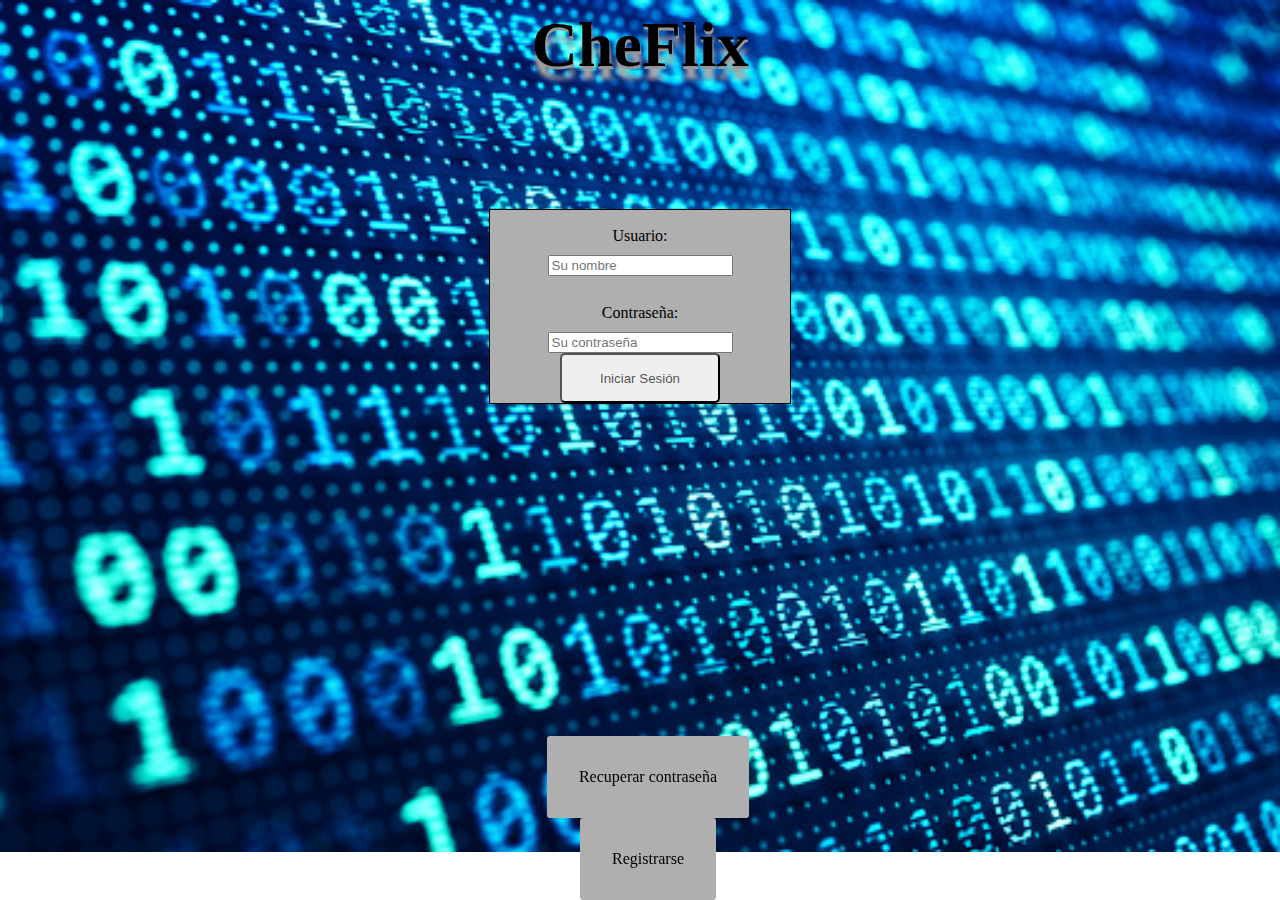
==== index.html @ d4ccf61c "agregadas vistas login(retocar) home(retocar) ,curso html y git" ====
<!DOCTYPE html>
<html lang="en">
<head>
    <meta charset="UTF-8">
    <meta http-equiv="X-UA-Compatible" content="IE=edge">
    <meta name="viewport" content="width=device-width, initial-scale=1.0">
    <link rel="stylesheet" href="./css/index.css">
    <link rel="stylesheet" href="./css/style.css">
    <link rel="icon" type="image/x-icon" href="./icon/favicon-32x32.png">
    <script src="./js/jquery.min.js"></script>
    <script src="./js/index.js"></script>
    <title>CheFlix</title>
</head>
<body>
    <header>
        <h1>CheFlix</h1>
    </header>
    <main>
        <section>
            <article>
                <div class="sing-in">
                    <form id="form-sign-in" action="./home.html" method="GET">
                        <label for="user">Usuario:</label>
                        <input id="user" name="user" placeholder="Su nombre" type="text">
                        <br><br>
                        <label for="password">Contraseña:</label>
                        <input id="password" name="password" placeholder="Su contraseña" type="password">
                        <input class="btn" type="submit" form="form-sign-in" value="Iniciar Sesión">
                    </form>
                </div>
                <div id="mensaje" class="error">
                    
                </div>
            </article>  
        </section>
        <aside id="otros-links">
            <a href="./pass-recovery.html">Recuperar contraseña</a>
            <a href="./user-reg.html">Registrarse</a>
        </aside>
    </main>
</body>
</html>
---- css/index.css ----
body{
    background-image: url(../imgs/fondo.jpg);
    background-repeat: no-repeat;
    background-size:cover;
}
header {
    display: flex;
}
header h1{
    margin: auto;
    font-size: 400%;
    text-shadow: 1px 3px 0 #969696, 1px 13px 5px #aba8a8;
    color: #000000;
}

#mensaje{
    text-align: center;
}

.sing-in{
    background-color: #afafaf;
    margin: auto;
    width: 18.75em;
    text-align: center;
    padding-top: 7px;
    outline: solid thin;
}

.sing-in label{
        display: inline-block;
        width: 100px;
        margin: 10px;
}

.sing-in a{
    text-align: center;
}

article{
    display: flex;
    flex-wrap: wrap;
    flex-direction: column;
    margin-top: 8em;
}

label input{
    display: block;
}
aside {
    display: flex;
    flex-wrap: wrap;
    flex-direction: column;
    align-items: center; 
    position: fixed;
    bottom: 0;
    width: 100%;
}

a{
    text-decoration: none;
    color: black;
    background-color: #afafaf;
    border-radius: 3px;
}

aside a{
    padding: 2em;
}

.btn{
    width: 160px;
    height: 50px;
    border-radius: 5px;
    color: rgba(0, 0, 0, 0.689);
}

.error{
    color: crimson;
}

#iniciar-sesion{
    width: 50%;
}
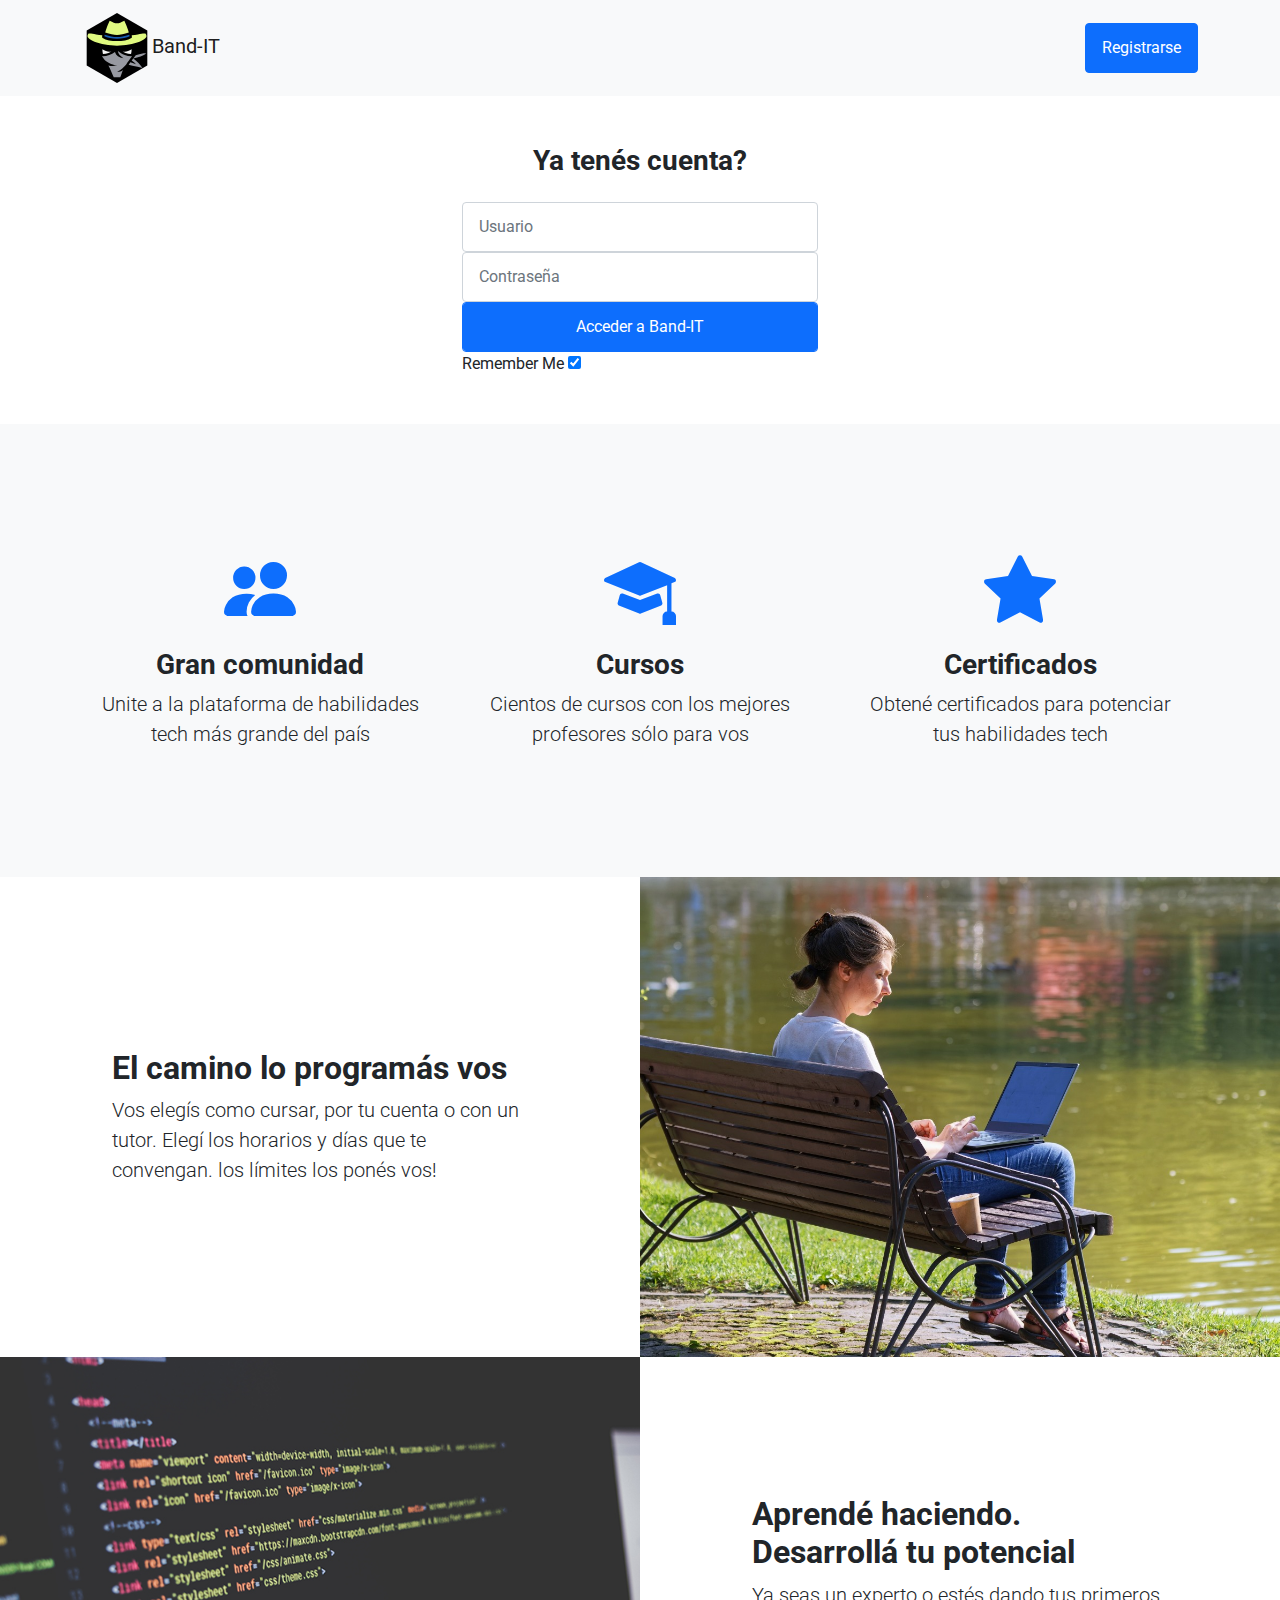
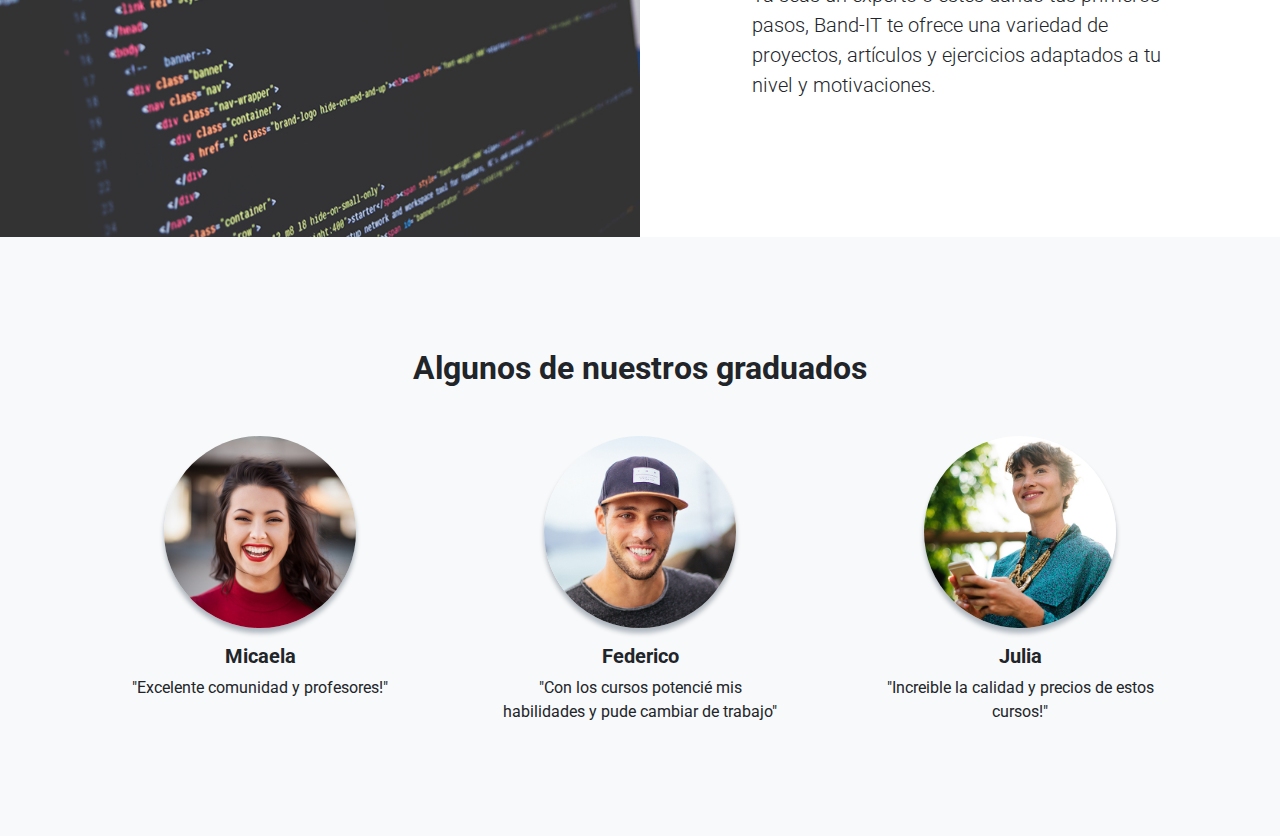
==== commit ff8aa5ea: "agregada landing page con inicio de sesion y data sobre la plataforma" ====
--- a/index.html
+++ b/index.html
@@ -1,42 +1,149 @@
 <!DOCTYPE html>
 <html lang="en">
+
 <head>
-    <meta charset="UTF-8">
-    <meta http-equiv="X-UA-Compatible" content="IE=edge">
-    <meta name="viewport" content="width=device-width, initial-scale=1.0">
+    <meta charset="utf-8" />
+    <meta name="viewport" content="width=device-width, initial-scale=1, shrink-to-fit=no" />
+    <meta name="description" content="" />
+    <meta name="author" content="" />
+    <title>Landing Page - Start Bootstrap Theme</title>
+    <link href="https://cdn.jsdelivr.net/npm/bootstrap@5.1.3/dist/css/bootstrap.min.css" rel="stylesheet"
+        integrity="sha384-1BmE4kWBq78iYhFldvKuhfTAU6auU8tT94WrHftjDbrCEXSU1oBoqyl2QvZ6jIW3" crossorigin="anonymous">
+    <link rel="stylesheet" href="https://cdnjs.cloudflare.com/ajax/libs/font-awesome/6.2.1/css/all.min.css"
+        integrity="sha512-MV7K8+y+gLIBoVD59lQIYicR65iaqukzvf/nwasF0nqhPay5w/9lJmVM2hMDcnK1OnMGCdVK+iQrJ7lzPJQd1w=="
+        crossorigin="anonymous" referrerpolicy="no-referrer" />
+    <!-- <link href="https://cdn.jsdelivr.net/npm/bootstrap-icons@1.5.0/font/bootstrap-icons.css" rel="stylesheet" type="text/css" /> -->
+    <link rel="stylesheet" href="https://cdn.jsdelivr.net/npm/bootstrap-icons@1.9.1/font/bootstrap-icons.css">
+    <link href="css/styles.css" rel="stylesheet" />
     <link rel="stylesheet" href="./css/index.css">
-    <link rel="stylesheet" href="./css/style.css">
-    <link rel="icon" type="image/x-icon" href="./icon/favicon-32x32.png">
-    <script src="./js/jquery.min.js"></script>
-    <script src="./js/index.js"></script>
-    <title>CheFlix</title>
+    <link rel="icon" type="image/x-icon" href="./imgs/bandit.svg">
 </head>
+
 <body>
-    <header>
-        <h1>CheFlix</h1>
-    </header>
-    <main>
-        <section>
-            <article>
-                <div class="sing-in">
-                    <form id="form-sign-in" action="./home.html" method="GET">
-                        <label for="user">Usuario:</label>
-                        <input id="user" name="user" placeholder="Su nombre" type="text">
-                        <br><br>
-                        <label for="password">Contraseña:</label>
-                        <input id="password" name="password" placeholder="Su contraseña" type="password">
-                        <input class="btn" type="submit" form="form-sign-in" value="Iniciar Sesión">
-                    </form>
+    <!-- Navigation-->
+    <nav class="navbar navbar-light bg-light static-top">
+        <div class="container">
+            <a class="navbar-brand" href="#!"><img src="./imgs/bandit.svg" alt="logo"
+                    style="width: 70px;height: 70px;">Band-IT</a>
+            <a class="btn btn-primary" href="">Registrarse</a>
+        </div>
+    </nav>
+    <section class="ftco-section">
+        <div class="container">
+            <div class="row justify-content-center mt-5 mb-5">
+                <div class="col-md-6 col-lg-4">
+                    <div class="login-wrap p-0">
+                        <h3 class="mb-4 text-center">Ya tenés cuenta?</h3>
+                        <form action="./home-resp.html" class="signin-form">
+                            <div class="form-group">
+                                <input type="text" class="form-control" placeholder="Usuario" required>
+                            </div>
+                            <div class="form-group">
+                                <input id="password-field" type="password" class="form-control" placeholder="Contraseña"
+                                    required>
+                            </div>
+                            <div class="form-group">
+                                <button type="submit" class="form-control btn btn-primary submit px-3">Acceder a Band-IT</button>
+                            </div>
+                            <div class="form-group d-md-flex">
+                                <div class="w-50">
+                                    <label class="checkbox-wrap checkbox-primary">Remember Me
+                                        <input type="checkbox" checked>
+                                        <span class="checkmark"></span>
+                                    </label>
+                                </div>
+                                <div class="w-50 text-md-right">
+                                    <a href="#" style="color: #fff">Forgot Password</a>
+                                </div>
+                            </div>
+                        </form>
+                    </div>
                 </div>
-                <div id="mensaje" class="error">
-                    
+            </div>
+        </div>
+    </section>
+    <section class="features-icons bg-light text-center">
+        <div class="container">
+            <div class="row">
+                <div class="col-lg-4">
+                    <div class="features-icons-item mx-auto mb-5 mb-lg-0 mb-lg-3">
+                        <div class="features-icons-icon d-flex"><i class="bi bi-people-fill m-auto text-primary"></i>
+                        </div>
+                        <h3>Gran comunidad</h3>
+                        <p class="lead mb-0">Unite a la plataforma de habilidades tech más grande del país</p>
+                    </div>
                 </div>
-            </article>  
-        </section>
-        <aside id="otros-links">
-            <a href="./pass-recovery.html">Recuperar contraseña</a>
-            <a href="./user-reg.html">Registrarse</a>
-        </aside>
-    </main>
+                <div class="col-lg-4">
+                    <div class="features-icons-item mx-auto mb-5 mb-lg-0 mb-lg-3">
+                        <div class="features-icons-icon d-flex"><i
+                                class="bi bi-mortarboard-fill m-auto text-primary"></i></div>
+                        <h3>Cursos</h3>
+                        <p class="lead mb-0">Cientos de cursos con los mejores profesores sólo para vos</p>
+                    </div>
+                </div>
+                <div class="col-lg-4">
+                    <div class="features-icons-item mx-auto mb-0 mb-lg-3">
+                        <div class="features-icons-icon d-flex"><i class="bi bi-star-fill m-auto text-primary"></i>
+                        </div>
+                        <h3>Certificados</h3>
+                        <p class="lead mb-0">Obtené certificados para potenciar tus habilidades tech</p>
+                    </div>
+                </div>
+            </div>
+        </div>
+    </section>
+    <!-- Image Showcases-->
+    <section class="showcase">
+        <div class="container-fluid p-0">
+            <div class="row g-0">
+                <div class="col-12 col-lg-6 order-lg-2 text-white showcase-img"
+                    style="background-image: url('./imgs/mujer-banco.jpg')"></div>
+                <div class="col-lg-6 order-lg-1 my-auto showcase-text">
+                    <h2>El camino lo programás vos</h2>
+                    <p class="lead mb-0">Vos elegís como cursar, por tu cuenta o con un tutor. Elegí los horarios y días que te convengan. los límites los ponés vos!</p>
+                </div>
+            </div>
+            <div class="row g-0">
+                <div class="col-lg-6 text-white showcase-img" style="background-image: url('./imgs/fondo-codigo.jpg')">
+                </div>
+                <div class="col-lg-6 my-auto showcase-text">
+                    <h2>Aprendé haciendo. Desarrollá tu potencial</h2>
+                    <p class="lead mb-0">Ya seas un experto o estés dando tus primeros pasos, Band-IT te ofrece una variedad de proyectos, artículos y ejercicios adaptados a tu nivel y motivaciones.</p>
+                </div>
+            </div>
+        </div>
+    </section>
+    <section class="testimonials text-center bg-light">
+        <div class="container">
+            <h2 class="mb-5">Algunos de nuestros graduados</h2>
+            <div class="row">
+                <div class="col-lg-4">
+                    <div class="testimonial-item mx-auto mb-5 mb-lg-0">
+                        <img class="img-fluid rounded-circle mb-3" src="./imgs/micaela.jpg" alt="..." />
+                        <h5>Micaela</h5>
+                        <p class="font-weight-light mb-0">"Excelente comunidad y profesores!"</p>
+                    </div>
+                </div>
+                <div class="col-lg-4">
+                    <div class="testimonial-item mx-auto mb-5 mb-lg-0">
+                        <img class="img-fluid rounded-circle mb-3" src="./imgs/federico.jpg" alt="..." />
+                        <h5>Federico</h5>
+                        <p class="font-weight-light mb-0">"Con los cursos potencié mis habilidades y pude cambiar de
+                            trabajo"</p>
+                    </div>
+                </div>
+                <div class="col-lg-4">
+                    <div class="testimonial-item mx-auto mb-5 mb-lg-0">
+                        <img class="img-fluid rounded-circle mb-3" src="./imgs/julia.jpg" alt="..." />
+                        <h5>Julia</h5>
+                        <p class="font-weight-light mb-0">"Increible la calidad y precios de estos cursos!"</p>
+                    </div>
+                </div>
+            </div>
+        </div>
+    </section>
+
+    <script src="https://cdn.jsdelivr.net/npm/bootstrap@5.1.3/dist/js/bootstrap.bundle.min.js"></script>
 </body>
+
 </html>--- a/css/index.css
+++ b/css/index.css
@@ -1,83 +1,5 @@
+@import url('https://fonts.googleapis.com/css2?family=Roboto&family=Source+Code+Pro:ital@1&display=swap');
+
 body{
-    background-image: url(../imgs/fondo.jpg);
-    background-repeat: no-repeat;
-    background-size:cover;
-}
-header {
-    display: flex;
-}
-header h1{
-    margin: auto;
-    font-size: 400%;
-    text-shadow: 1px 3px 0 #969696, 1px 13px 5px #aba8a8;
-    color: #000000;
-}
-
-#mensaje{
-    text-align: center;
-}
-
-.sing-in{
-    background-color: #afafaf;
-    margin: auto;
-    width: 18.75em;
-    text-align: center;
-    padding-top: 7px;
-    outline: solid thin;
-}
-
-.sing-in label{
-        display: inline-block;
-        width: 100px;
-        margin: 10px;
-}
-
-.sing-in a{
-    text-align: center;
-}
-
-article{
-    display: flex;
-    flex-wrap: wrap;
-    flex-direction: column;
-    margin-top: 8em;
-}
-
-label input{
-    display: block;
-}
-aside {
-    display: flex;
-    flex-wrap: wrap;
-    flex-direction: column;
-    align-items: center; 
-    position: fixed;
-    bottom: 0;
-    width: 100%;
-}
-
-a{
-    text-decoration: none;
-    color: black;
-    background-color: #afafaf;
-    border-radius: 3px;
-}
-
-aside a{
-    padding: 2em;
-}
-
-.btn{
-    width: 160px;
-    height: 50px;
-    border-radius: 5px;
-    color: rgba(0, 0, 0, 0.689);
-}
-
-.error{
-    color: crimson;
-}
-
-#iniciar-sesion{
-    width: 50%;
+    font-family: 'Roboto', sans-serif;
 }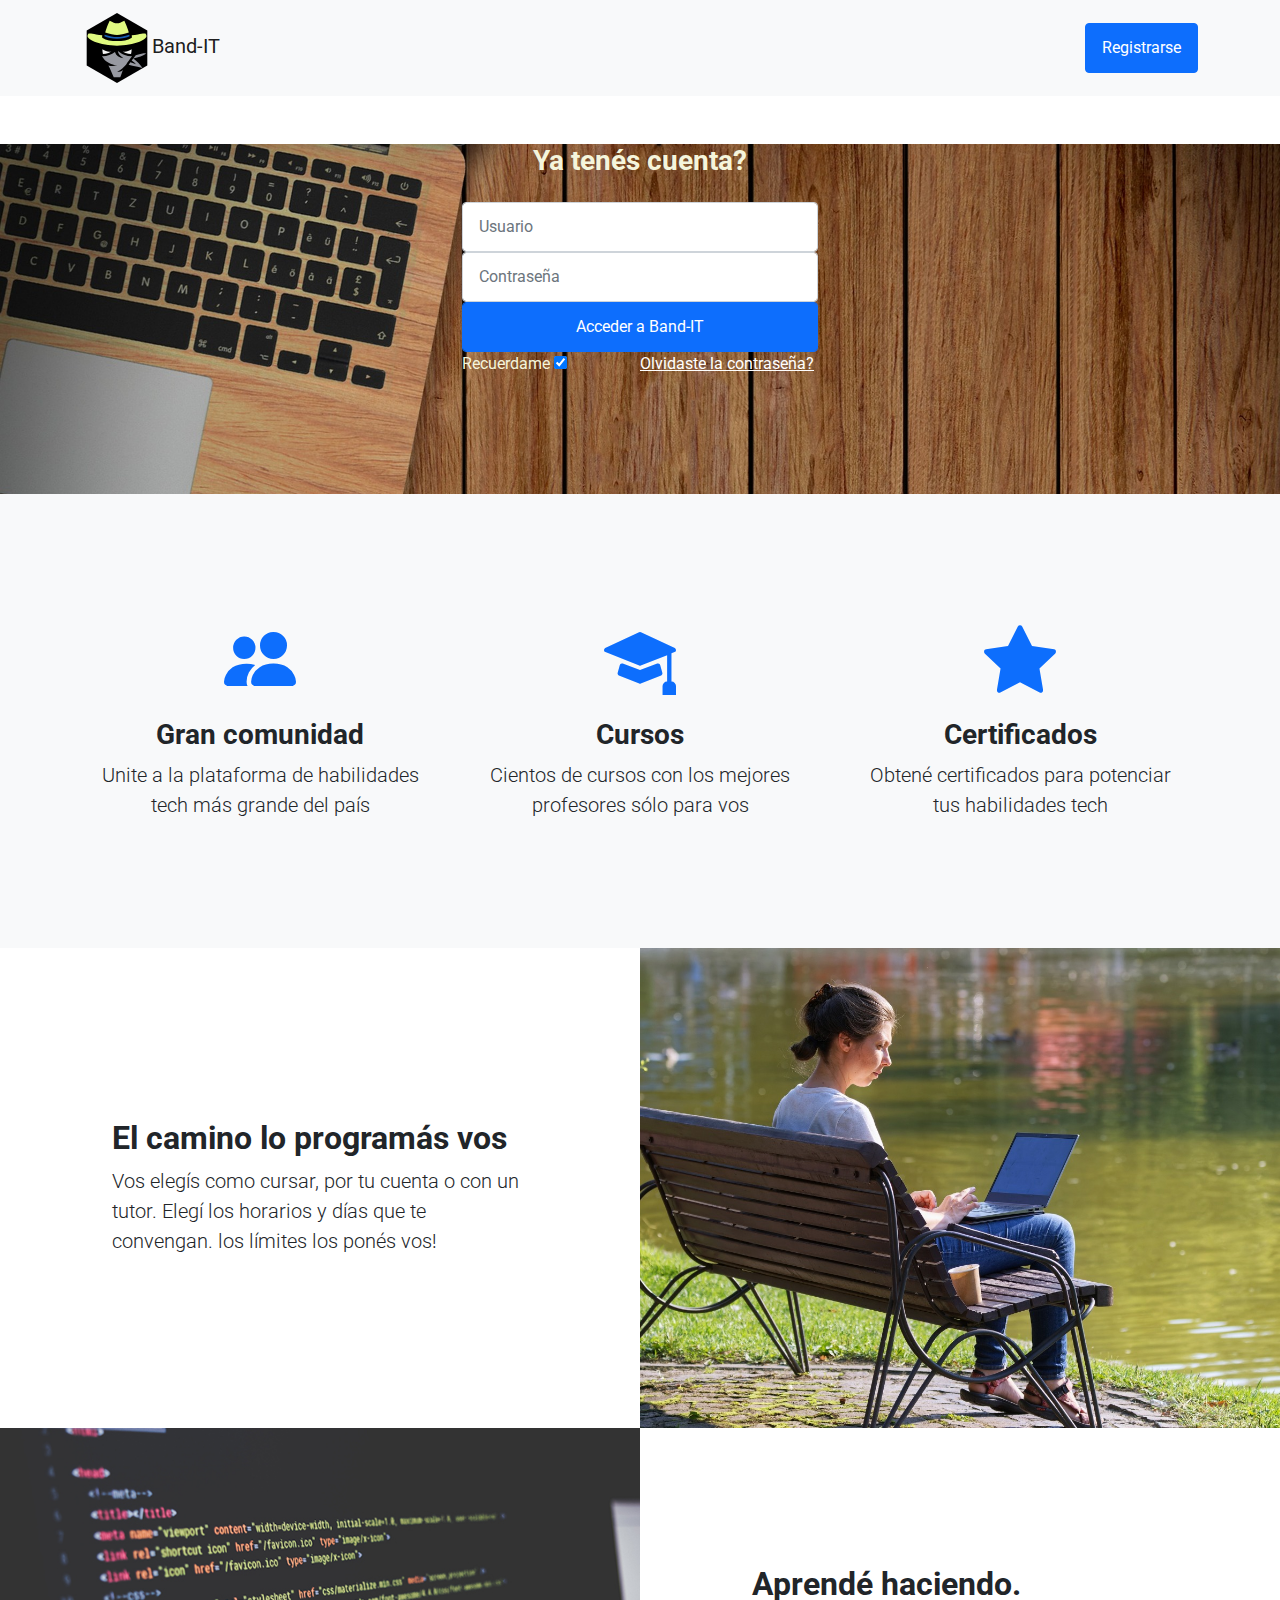
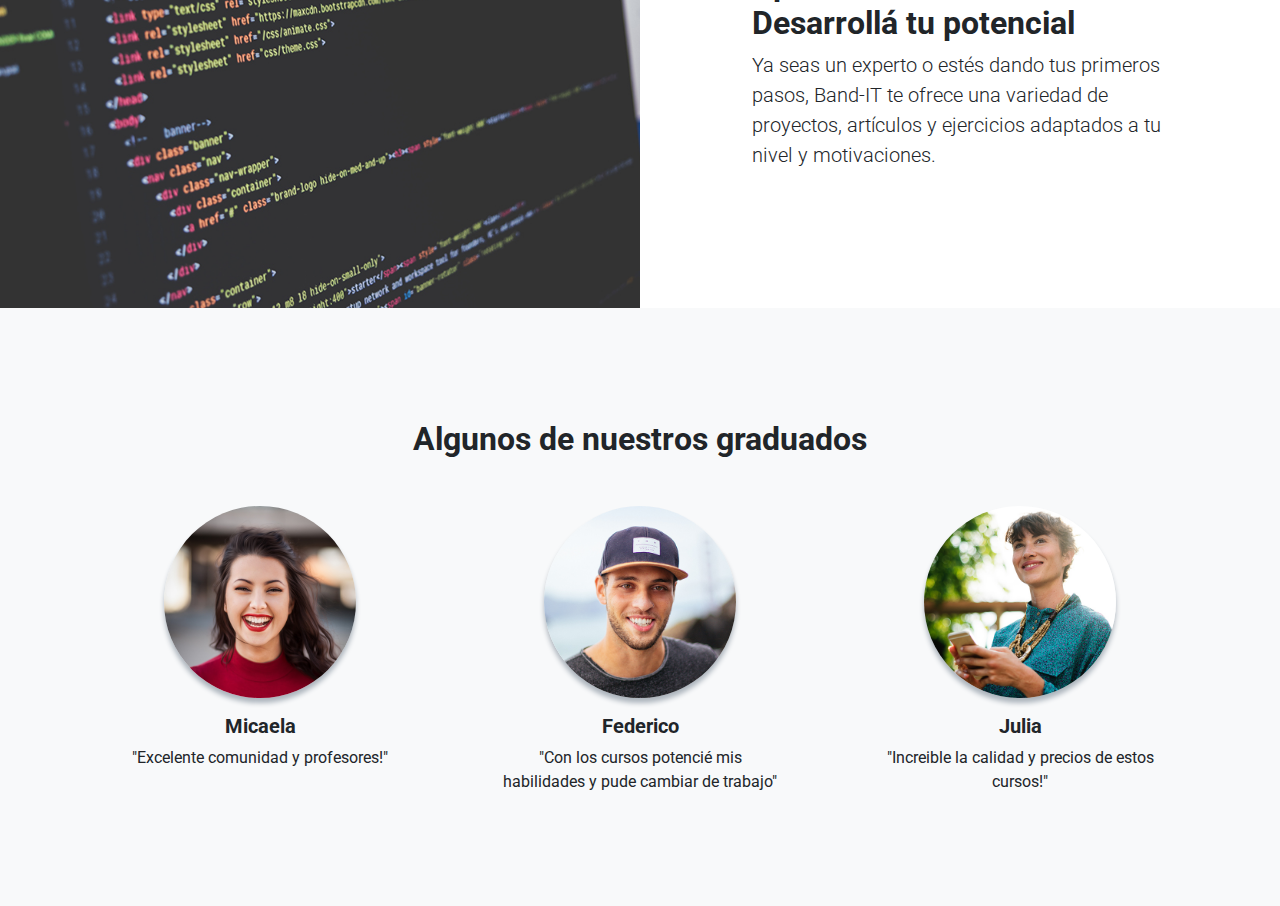
==== commit 2ffbddc0: "agregado fondo de login" ====
--- a/index.html
+++ b/index.html
@@ -20,7 +20,6 @@
 </head>
 
 <body>
-    <!-- Navigation-->
     <nav class="navbar navbar-light bg-light static-top">
         <div class="container">
             <a class="navbar-brand" href="#!"><img src="./imgs/bandit.svg" alt="logo"
@@ -28,12 +27,13 @@
             <a class="btn btn-primary" href="">Registrarse</a>
         </div>
     </nav>
-    <section class="ftco-section">
+    <section class="ftco-section" style="background-image: url(./imgs/fondo-login-2.jpg);background-repeat: no-repeat;
+    background-size: cover;height: 350px;">
         <div class="container">
             <div class="row justify-content-center mt-5 mb-5">
                 <div class="col-md-6 col-lg-4">
                     <div class="login-wrap p-0">
-                        <h3 class="mb-4 text-center">Ya tenés cuenta?</h3>
+                        <h3 class="mb-4 text-center" style="color: beige;">Ya tenés cuenta?</h3>
                         <form action="./home-resp.html" class="signin-form">
                             <div class="form-group">
                                 <input type="text" class="form-control" placeholder="Usuario" required>
@@ -47,13 +47,13 @@
                             </div>
                             <div class="form-group d-md-flex">
                                 <div class="w-50">
-                                    <label class="checkbox-wrap checkbox-primary">Remember Me
+                                    <label style="color: beige;" class="checkbox-wrap checkbox-primary">Recuerdame
                                         <input type="checkbox" checked>
                                         <span class="checkmark"></span>
                                     </label>
                                 </div>
                                 <div class="w-50 text-md-right">
-                                    <a href="#" style="color: #fff">Forgot Password</a>
+                                    <a href="" style="color: #fff">Olvidaste la contraseña?</a>
                                 </div>
                             </div>
                         </form>
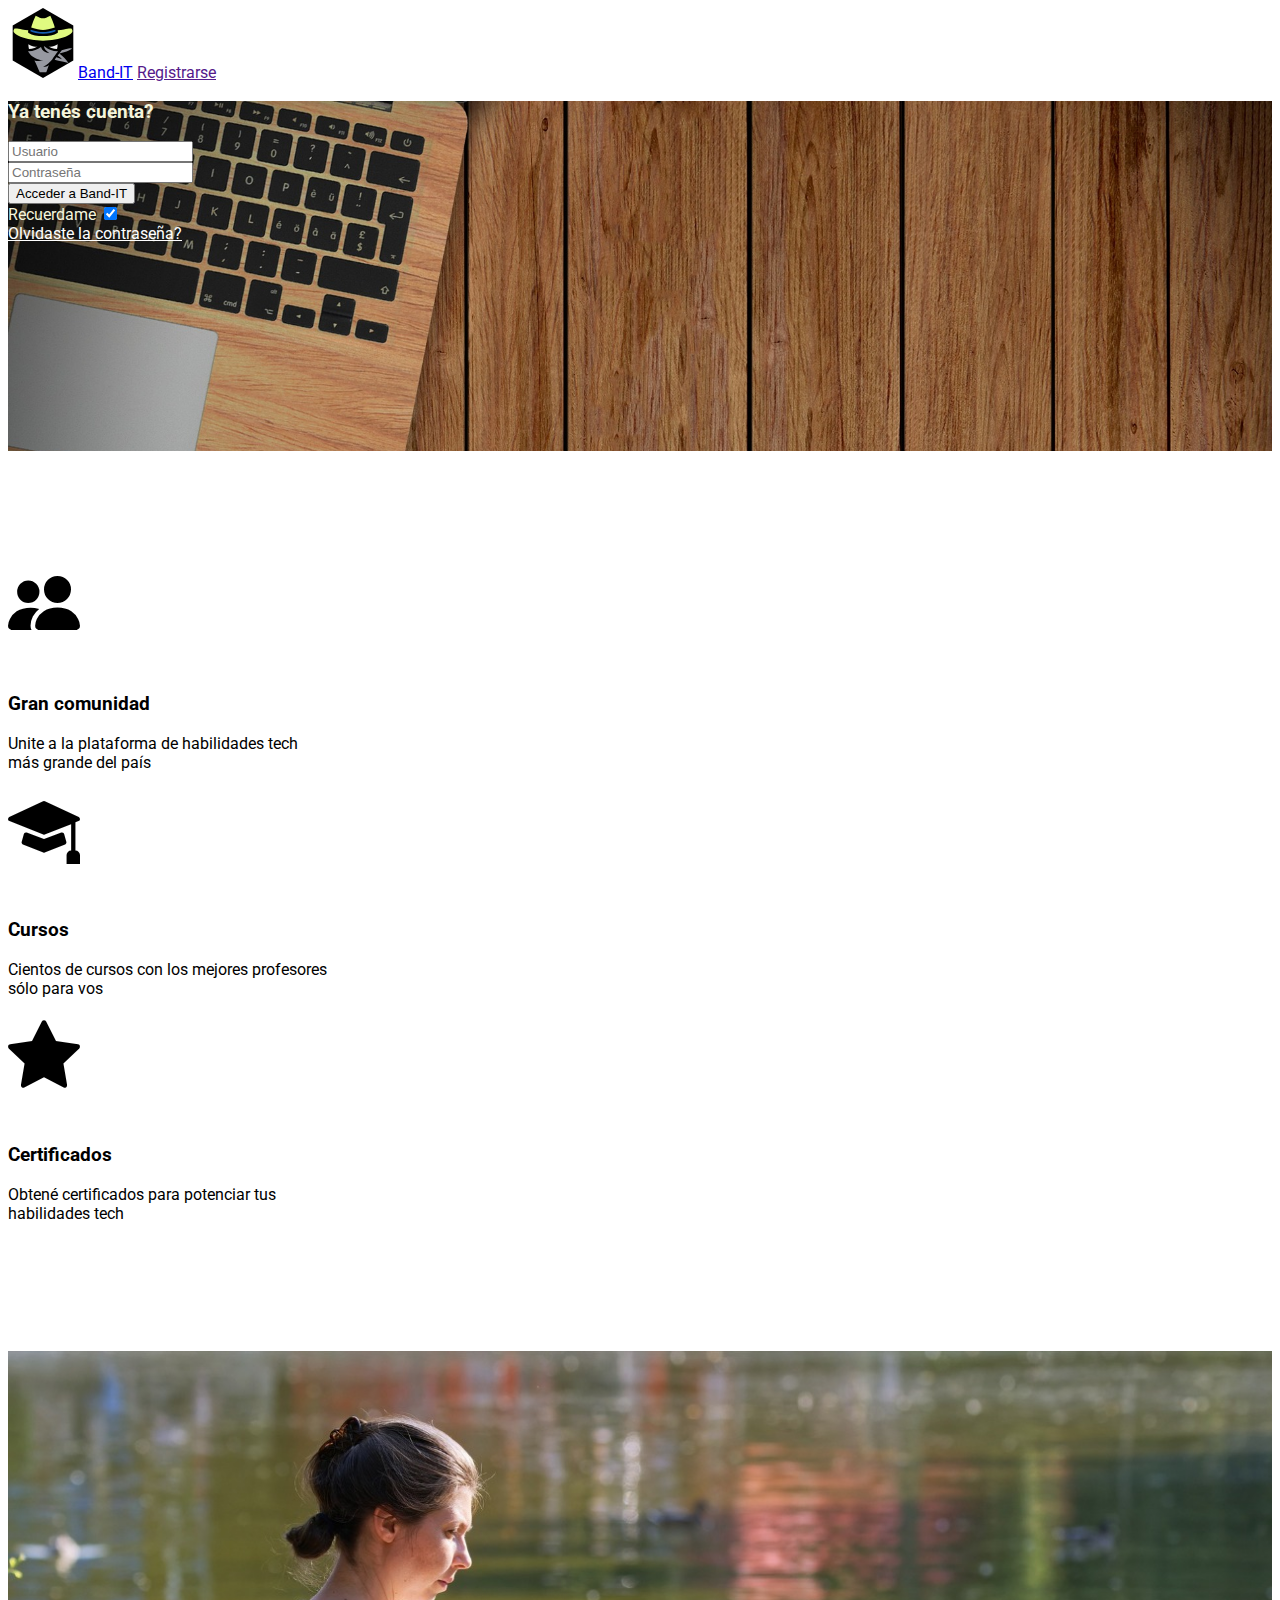
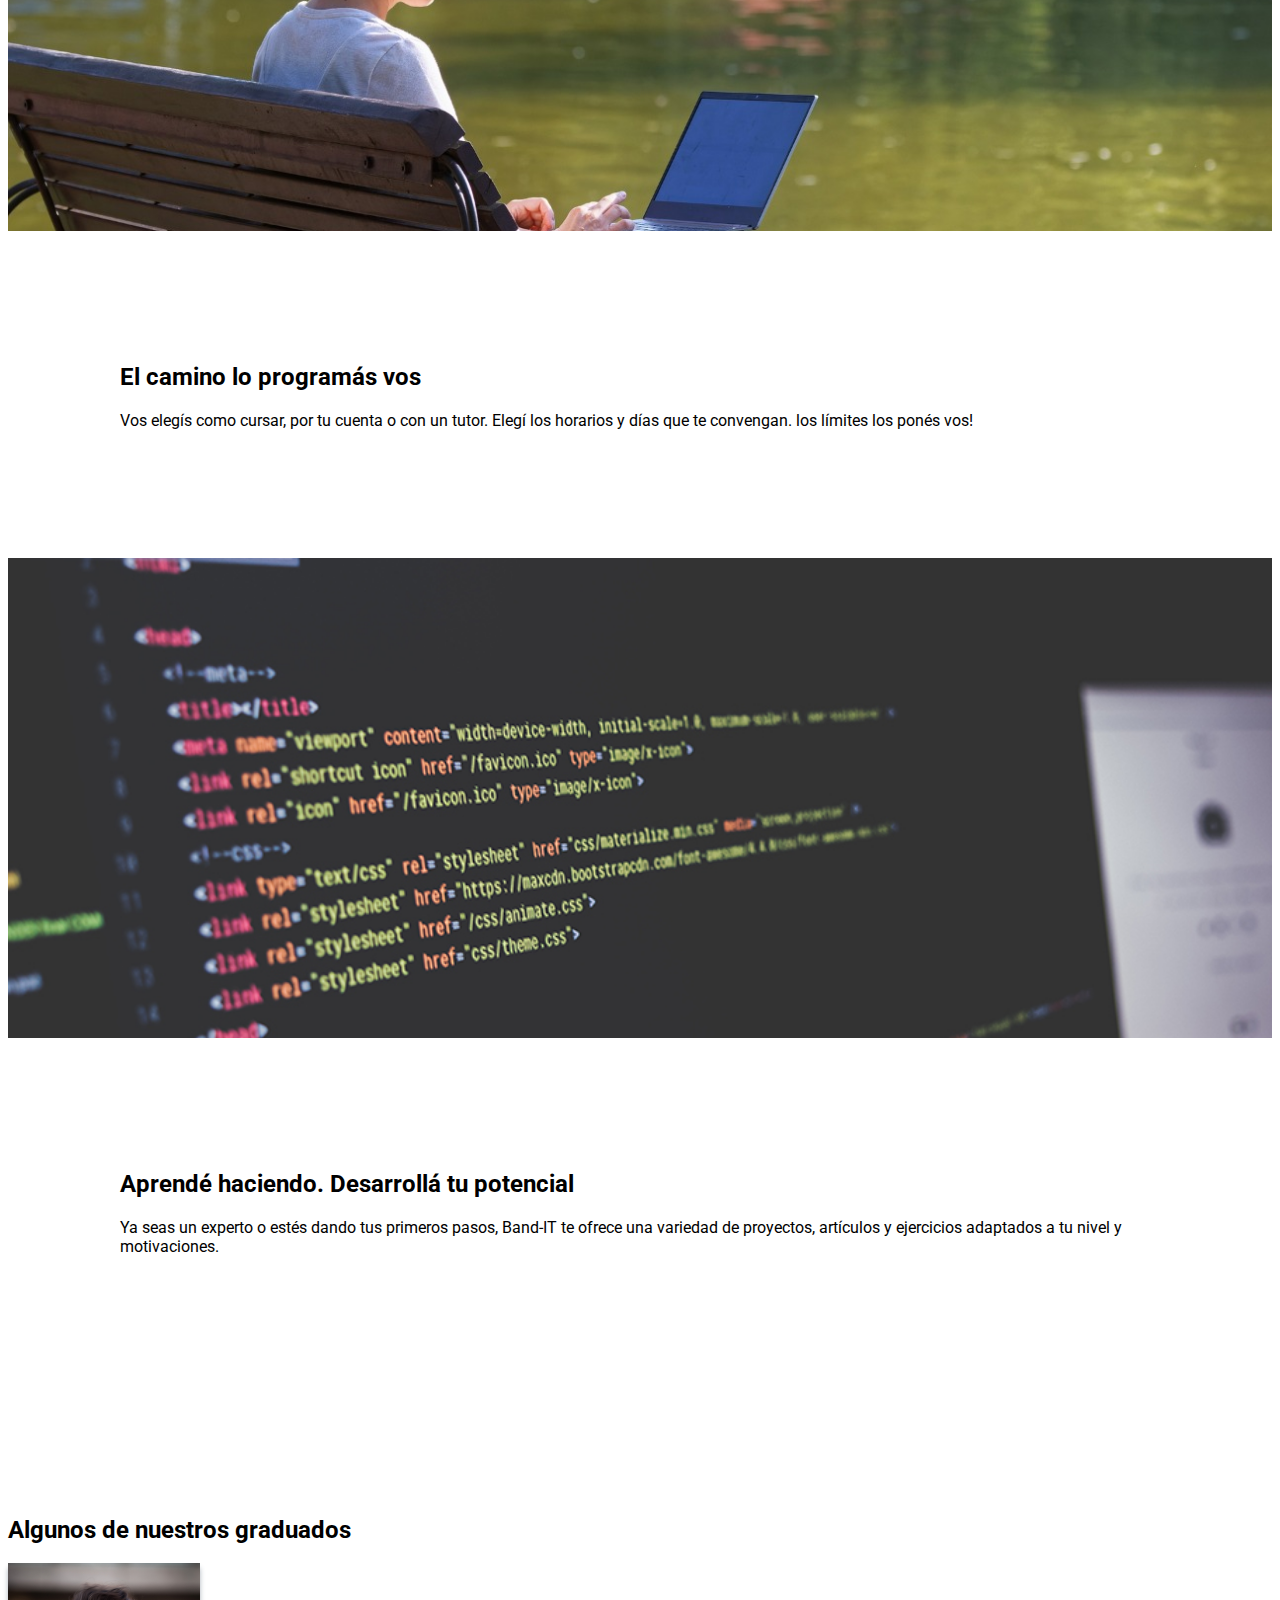
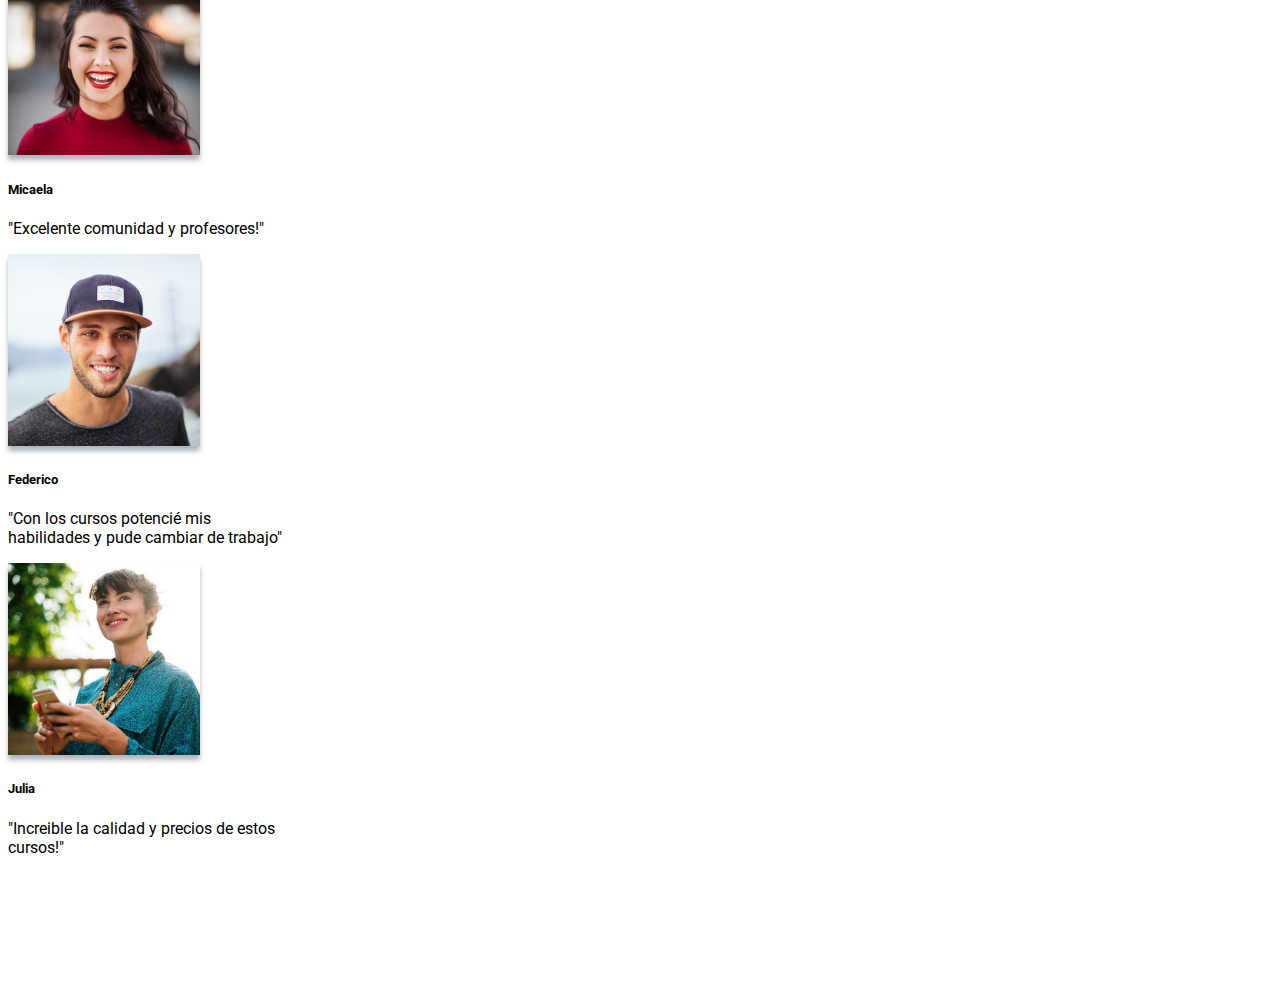
==== commit a195b148: "borrado styles.css" ====
--- a/index.html
+++ b/index.html
@@ -14,7 +14,6 @@
         crossorigin="anonymous" referrerpolicy="no-referrer" />
     <!-- <link href="https://cdn.jsdelivr.net/npm/bootstrap-icons@1.5.0/font/bootstrap-icons.css" rel="stylesheet" type="text/css" /> -->
     <link rel="stylesheet" href="https://cdn.jsdelivr.net/npm/bootstrap-icons@1.9.1/font/bootstrap-icons.css">
-    <link href="css/styles.css" rel="stylesheet" />
     <link rel="stylesheet" href="./css/index.css">
     <link rel="icon" type="image/x-icon" href="./imgs/bandit.svg">
 </head>
--- a/css/index.css
+++ b/css/index.css
@@ -1,5 +1,173 @@
 @import url('https://fonts.googleapis.com/css2?family=Roboto&family=Source+Code+Pro:ital@1&display=swap');
 
-body{
+body {
     font-family: 'Roboto', sans-serif;
+}
+
+@media (min-width: 1200px) {
+    .fs-1 {
+        font-size: 2.5rem !important;
+    }
+
+    .fs-2 {
+        font-size: 2rem !important;
+    }
+
+    .fs-3 {
+        font-size: 1.75rem !important;
+    }
+
+    .fs-4 {
+        font-size: 1.5rem !important;
+    }
+}
+
+@media print {
+    .d-print-inline {
+        display: inline !important;
+    }
+
+    .d-print-inline-block {
+        display: inline-block !important;
+    }
+
+    .d-print-block {
+        display: block !important;
+    }
+
+    .d-print-grid {
+        display: grid !important;
+    }
+
+    .d-print-table {
+        display: table !important;
+    }
+
+    .d-print-table-row {
+        display: table-row !important;
+    }
+
+    .d-print-table-cell {
+        display: table-cell !important;
+    }
+
+    .d-print-flex {
+        display: flex !important;
+    }
+
+    .d-print-inline-flex {
+        display: inline-flex !important;
+    }
+
+    .d-print-none {
+        display: none !important;
+    }
+}
+
+.features-icons {
+    padding-top: 7rem;
+    padding-bottom: 7rem;
+}
+
+.features-icons .features-icons-item {
+    max-width: 20rem;
+}
+
+.features-icons .features-icons-item .features-icons-icon {
+    height: 7rem;
+}
+
+.features-icons .features-icons-item .features-icons-icon i {
+    font-size: 4.5rem;
+}
+
+header.masthead {
+    position: relative;
+    background-color: #343a40;
+    background: url("../imgs/bg-masthead.jpg") no-repeat center center;
+    background-size: cover;
+    padding-top: 8rem;
+    padding-bottom: 8rem;
+}
+
+header.masthead:before {
+    content: "";
+    position: absolute;
+    background-color: #1c375e;
+    height: 100%;
+    width: 100%;
+    top: 0;
+    left: 0;
+    opacity: 0.5;
+}
+
+header.masthead h1,
+header.masthead .h1 {
+    font-size: 2rem;
+}
+
+@media (min-width: 768px) {
+    header.masthead {
+        padding-top: 12rem;
+        padding-bottom: 12rem;
+    }
+
+    header.masthead h1,
+    header.masthead .h1 {
+        font-size: 3rem;
+    }
+}
+
+.showcase .showcase-text {
+    padding: 3rem;
+}
+
+.showcase .showcase-img {
+    min-height: 30rem;
+    background-size: cover;
+}
+
+@media (min-width: 768px) {
+    .showcase .showcase-text {
+        padding: 7rem;
+    }
+}
+
+.testimonials {
+    padding-top: 7rem;
+    padding-bottom: 7rem;
+}
+
+.testimonials .testimonial-item {
+    max-width: 18rem;
+}
+
+.testimonials .testimonial-item img {
+    max-width: 12rem;
+    box-shadow: 0px 5px 5px 0px #adb5bd;
+}
+
+.call-to-action {
+    position: relative;
+    background-color: #343a40;
+    background: url("../assets/img/bg-masthead.jpg") no-repeat center center;
+    background-size: cover;
+    padding-top: 7rem;
+    padding-bottom: 7rem;
+}
+
+.call-to-action:before {
+    content: "";
+    position: absolute;
+    background-color: #1c375e;
+    height: 100%;
+    width: 100%;
+    top: 0;
+    left: 0;
+    opacity: 0.5;
+}
+
+footer.footer {
+    padding-top: 4rem;
+    padding-bottom: 4rem;
 }